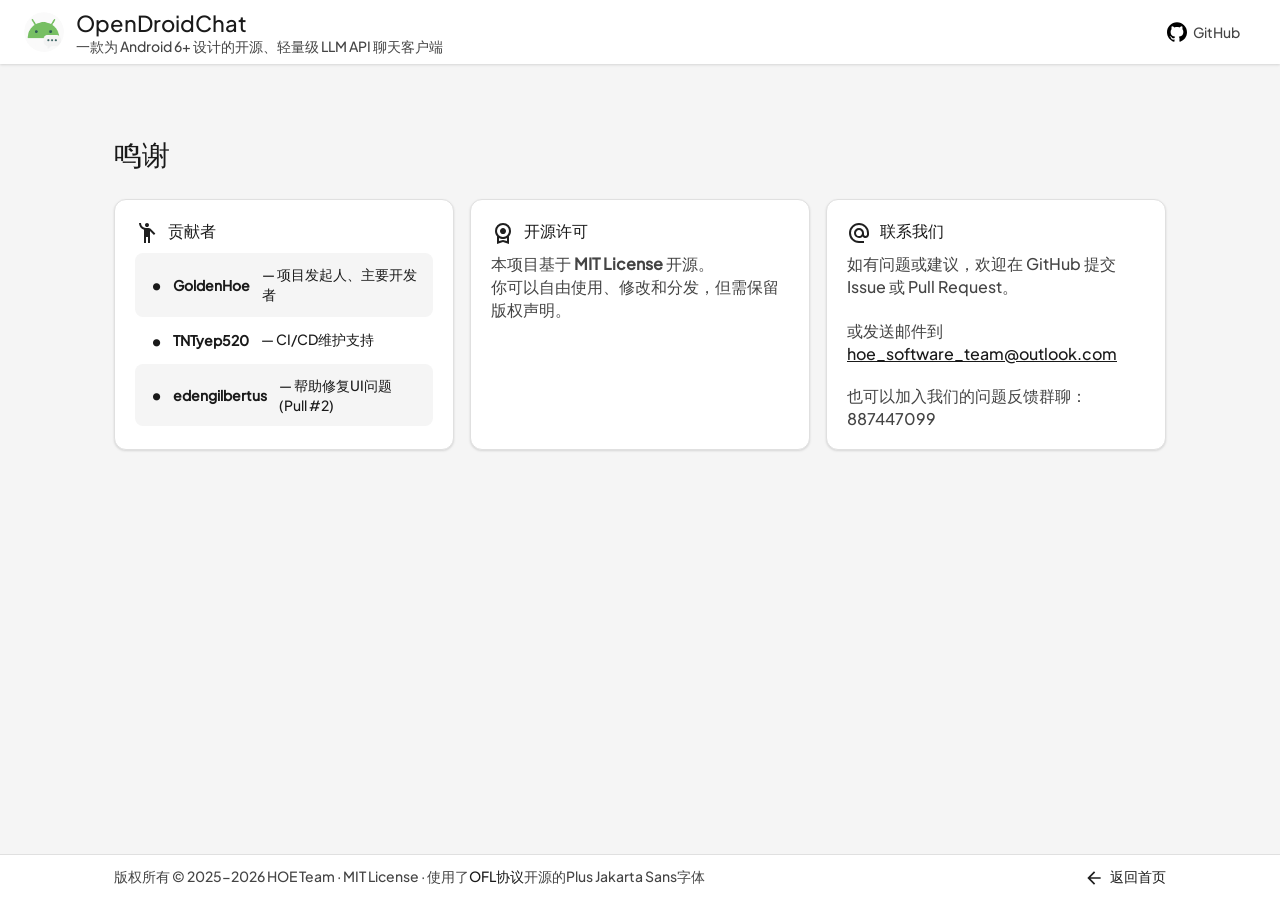
==== webpage/credits.html @ bbbf4629 "[chore] Set up webpage" ====
<!doctype html>
<html lang="zh-CN">
<head>
  <meta charset="utf-8" />
  <meta name="viewport" content="width=device-width,initial-scale=1" />
  <title>鸣谢 · OpenDroidChat</title>
  <link rel="stylesheet" href="css/styles.css">
  <link rel="icon" href="images/logo.png">
</head>
<body>
  <!-- Material Design Top App Bar -->
  <header class="top-app-bar">
    <a class="brand" href="index.html">
      <img src="images/logo.png" alt="logo" class="logo" onerror="this.onerror=null;this.src='assets/logo.svg'">
      <div class="brand-text">
        <h1>OpenDroidChat</h1>
        <p>一款为 Android 6+ 设计的开源、轻量级 LLM API 聊天客户端</p>
      </div>
    </a>
    <a class="github-btn" href="https://github.com/HOE-Team/OpenDroidChat" target="_blank">
      <img src="assets/github.svg" alt="GitHub"> GitHub
    </a>
  </header>

  <main>
    <section class="section">
      <div class="page-container">
        <h2 class="section-title">鸣谢</h2>

        <div class="card-grid">
          <div class="material-card">
            <h4><img src="assets/emoji_people.svg" alt="" style="width:24px;height:24px;vertical-align:middle;margin-right:6px"> 贡献者</h4>
            <ul class="material-list">
              <li><strong>GoldenHoe</strong> — 项目发起人、主要开发者</li>
              <li><strong>TNTyep520</strong> — CI/CD维护支持</li>
              <li><strong>edengilbertus</strong> — 帮助修复UI问题(Pull #2)</li>
            </ul>
          </div>

          <div class="material-card">
            <h4><img src="assets/license.svg" alt="" style="width:24px;height:24px;vertical-align:middle;margin-right:6px"> 开源许可</h4>
            <p style="color:var(--md-sys-color-on-surface-variant);margin:0">本项目基于 <strong>MIT License</strong> 开源。<br>你可以自由使用、修改和分发，但需保留版权声明。</p>
          </div>

          <div class="material-card">
            <h4><img src="assets/alternate_email.svg" alt="" style="width:24px;height:24px;vertical-align:middle;margin-right:6px"> 联系我们</h4>
            <p style="color:var(--md-sys-color-on-surface-variant);margin:0">如有问题或建议，欢迎在 GitHub 提交 Issue 或 Pull Request。</p><br>
            <p style="color:var(--md-sys-color-on-surface-variant);margin:0">或发送邮件到 <a href="mailto:hoe_software_team@outlook.com" style="color:var(--md-sys-color-primary)">hoe_software_team@outlook.com</a></p><br>
            <p style="color:var(--md-sys-color-on-surface-variant);margin:0">也可以加入我们的问题反馈群聊：887447099</p>
          </div>
        </div>
      </div>
    </section>
  </main>

  <!-- Material Design Footer -->
  <footer class="site-footer">
    <div class="container">
      <span>版权所有 © 2025-2026 HOE Team · MIT License · 使用了<a href="https://fonts.google.com/specimen/Plus+Jakarta+Sans/license?preview.script=Latn">OFL协议</a>开源的Plus Jakarta Sans字体</span>
      <a href="index.html"><img src="assets/arrow_back.svg" alt="" style="width:20px;height:20px;vertical-align:middle;margin-right:4px"> 返回首页</a>
    </div>
  </footer>

  <script src="js/main.js"></script>
</body>
</html>
---- webpage/css/styles.css ----
/* Material Design 3 (M3) 主题 - 黑白灰配色 */
:root {
  --md-sys-color-primary: #1a1a1a;
  --md-sys-color-on-primary: #ffffff;
  --md-sys-color-primary-container: #e8e8e8;
  --md-sys-color-on-primary-container: #1a1a1a;
  --md-sys-color-secondary: #444444;
  --md-sys-color-on-secondary: #ffffff;
  --md-sys-color-secondary-container: #e8e8e8;
  --md-sys-color-on-secondary-container: #1a1a1a;
  --md-sys-color-surface: #ffffff;
  --md-sys-color-on-surface: #1a1a1a;
  --md-sys-color-surface-variant: #f5f5f5;
  --md-sys-color-on-surface-variant: #444444;
  --md-sys-color-background: #f5f5f5;
  --md-sys-color-on-background: #1a1a1a;
  --md-sys-color-outline: #cccccc;
  --md-sys-color-outline-variant: #e0e0e0;
  --md-sys-color-shadow: rgba(0,0,0,0.1);
  --md-sys-color-surface-container: #fafafa;
  --md-sys-color-surface-container-high: #f0f0f0;
  --md-elevation-level1: 0 1px 3px rgba(0,0,0,0.08), 0 1px 2px rgba(0,0,0,0.06);
  --md-elevation-level2: 0 4px 6px rgba(0,0,0,0.07), 0 2px 4px rgba(0,0,0,0.06);
  --md-elevation-level3: 0 10px 15px rgba(0,0,0,0.1), 0 4px 6px rgba(0,0,0,0.05);
  --md-sys-typescale-headline-large-size: 32px;
  --md-sys-typescale-headline-medium-size: 28px;
  --md-sys-typescale-title-large-size: 22px;
  --md-sys-typescale-title-medium-size: 16px;
  --md-sys-typescale-body-large-size: 16px;
  --md-sys-typescale-body-medium-size: 14px;
  --md-sys-typescale-label-large-size: 14px;
}

@font-face{
  font-family:"PJS";
  src:url("../fonts/pjs.ttf") format("truetype");
  font-weight:normal;
  font-style:normal;
  font-display:swap;
}
*{box-sizing:border-box}
html,body{height:100%;margin:0}
body{
  display:flex;
  flex-direction:column;
  font-family:"PJS",Inter,system-ui,-apple-system,"Segoe UI",Roboto,"Helvetica Neue",Arial,sans-serif;
  background:var(--md-sys-color-background);
  color:var(--md-sys-color-on-background);
  -webkit-font-smoothing:antialiased;
}
main{flex:1}

/* 页面容器 */
.page-container{
  max-width:1100px;
  margin:0 auto;
  padding:24px;
}

/* 顶部应用栏 - Material Design Top App Bar */
.top-app-bar{
  display:flex;
  align-items:center;
  justify-content:space-between;
  padding:0 24px;
  height:64px;
  min-height:64px;
  background:var(--md-sys-color-surface);
  box-shadow:var(--md-elevation-level1);
  position:sticky;
  top:0;
  z-index:100;
}
.top-app-bar .brand{
  display:flex;
  align-items:center;
  gap:12px;
  text-decoration:none;
  color:inherit;
}
.top-app-bar .logo{
  width:40px;
  height:40px;
  border-radius:50%;
}
.top-app-bar .brand-text{
  display:flex;
  flex-direction:column;
  justify-content:center;
  line-height:1.2;
}
.top-app-bar .brand-text h1{
  margin:0;
  font-size:var(--md-sys-typescale-title-large-size);
  font-weight:500;
  color:var(--md-sys-color-on-surface);
  line-height:1.3;
}
.top-app-bar .brand-text p{
  margin:0;
  font-size:var(--md-sys-typescale-body-medium-size);
  color:var(--md-sys-color-on-surface-variant);
  line-height:1.3;
}

/* 导航 */
.nav-links{
  display:flex;
  gap:4px;
}
.nav-links a{
  text-decoration:none;
  color:var(--md-sys-color-on-surface-variant);
  padding:8px 16px;
  border-radius:100px;
  font-size:var(--md-sys-typescale-label-large-size);
  font-weight:500;
  transition:background 0.2s;
}
.nav-links a:hover{background:var(--md-sys-color-surface-variant)}
.nav-links a.active{
  background:var(--md-sys-color-primary-container);
  color:var(--md-sys-color-on-primary-container);
}

/* GitHub 按钮（替换导航切换按钮） */
.github-btn{
  display:inline-flex;
  align-items:center;
  justify-content:center;
  gap:6px;
  text-decoration:none;
  color:var(--md-sys-color-on-surface-variant);
  padding:8px 16px;
  border-radius:100px;
  font-size:var(--md-sys-typescale-label-large-size);
  font-weight:500;
  transition:background 0.2s;
  white-space:nowrap;
}
.github-btn:hover{background:var(--md-sys-color-surface-variant)}
.github-btn img{width:20px;height:20px}

/* Hero 区域 */
.hero-section{
  padding:64px 0 48px;
}
.hero-grid{
  display:grid;
  grid-template-columns:1fr 360px;
  gap:32px;
  align-items:start;
}
.hero-title{
  font-size:var(--md-sys-typescale-headline-large-size);
  font-weight:400;
  margin:0 0 16px;
  color:var(--md-sys-color-on-background);
}
.hero-subtitle{
  font-size:var(--md-sys-typescale-body-large-size);
  color:var(--md-sys-color-on-surface-variant);
  line-height:1.6;
  margin:0 0 24px;
}
.hero-actions{
  display:flex;
  gap:12px;
  flex-wrap:wrap;
}
.hero-card{
  background:var(--md-sys-color-surface);
  border-radius:16px;
  padding:24px;
  box-shadow:var(--md-elevation-level1);
  border:1px solid var(--md-sys-color-outline-variant);
}
.badge-row{
  display:flex;
  gap:8px;
  flex-wrap:wrap;
}
.badge-row img{height:32px;border-radius:8px}

/* 通用章节 */
.section{padding:48px 0}
.section-title{
  font-size:var(--md-sys-typescale-headline-medium-size);
  font-weight:400;
  margin:0 0 24px;
  color:var(--md-sys-color-on-background);
}
.section-subtitle{
  font-size:var(--md-sys-typescale-title-medium-size);
  font-weight:500;
  margin:24px 0 12px;
  color:var(--md-sys-color-on-surface);
}

/* 卡片网格 */
.card-grid{
  display:grid;
  grid-template-columns:repeat(auto-fit,minmax(280px,1fr));
  gap:16px;
}
.material-card{
  background:var(--md-sys-color-surface);
  border-radius:12px;
  padding:20px;
  box-shadow:var(--md-elevation-level1);
  border:1px solid var(--md-sys-color-outline-variant);
  transition:box-shadow 0.2s;
}
.material-card:hover{box-shadow:var(--md-elevation-level2)}
.material-card h4{
  margin:0 0 8px;
  font-size:var(--md-sys-typescale-title-medium-size);
  font-weight:500;
}

/* 列表样式 */
.material-list{
  list-style:none;
  padding:0;
  margin:0;
}
.material-list li{
  padding:12px 16px;
  border-radius:8px;
  display:flex;
  align-items:center;
  gap:12px;
  font-size:var(--md-sys-typescale-body-medium-size);
  color:var(--md-sys-color-on-surface);
}
.material-list li:nth-child(odd){background:var(--md-sys-color-surface-variant)}
.material-list li::before{
  content:"•";
  color:var(--md-sys-color-primary);
  font-weight:bold;
  font-size:18px;
}

/* 代码块 */
.code-block{
  background:var(--md-sys-color-surface-container);
  border:1px solid var(--md-sys-color-outline-variant);
  border-radius:12px;
  padding:16px;
  overflow:auto;
  font-family:"JetBrains Mono","Fira Code","Consolas",monospace;
  font-size:var(--md-sys-typescale-body-medium-size);
  line-height:1.6;
  color:var(--md-sys-color-on-surface);
}

/* 底部 */
.site-footer{
  position:relative;
  z-index:10;
  background:var(--md-sys-color-surface);
  border-top:1px solid var(--md-sys-color-outline-variant);
  padding:12px 0;
  color:var(--md-sys-color-on-surface-variant);
  font-size:var(--md-sys-typescale-body-medium-size);
}
.site-footer a{
  color:var(--md-sys-color-primary);
  text-decoration:none;
}
.site-footer a:hover{text-decoration:underline}
.site-footer .container{
  max-width:1100px;
  margin:0 auto;
  padding:0 24px;
  display:flex;
  justify-content:space-between;
  align-items:center;
  flex-wrap:wrap;
  gap:8px;
}

/* 响应式 */
@media (max-width:880px){
  .hero-grid{grid-template-columns:1fr}
  .nav-links{
    display:none;
    position:absolute;
    top:64px;
    left:0;
    right:0;
    flex-direction:column;
    background:var(--md-sys-color-surface);
    padding:8px;
    box-shadow:var(--md-elevation-level3);
    border-bottom:1px solid var(--md-sys-color-outline-variant);
  }
  .nav-links.open{display:flex}
  .nav-links a{border-radius:8px;padding:12px 16px}
  .top-app-bar .brand-text p{display:none}
}
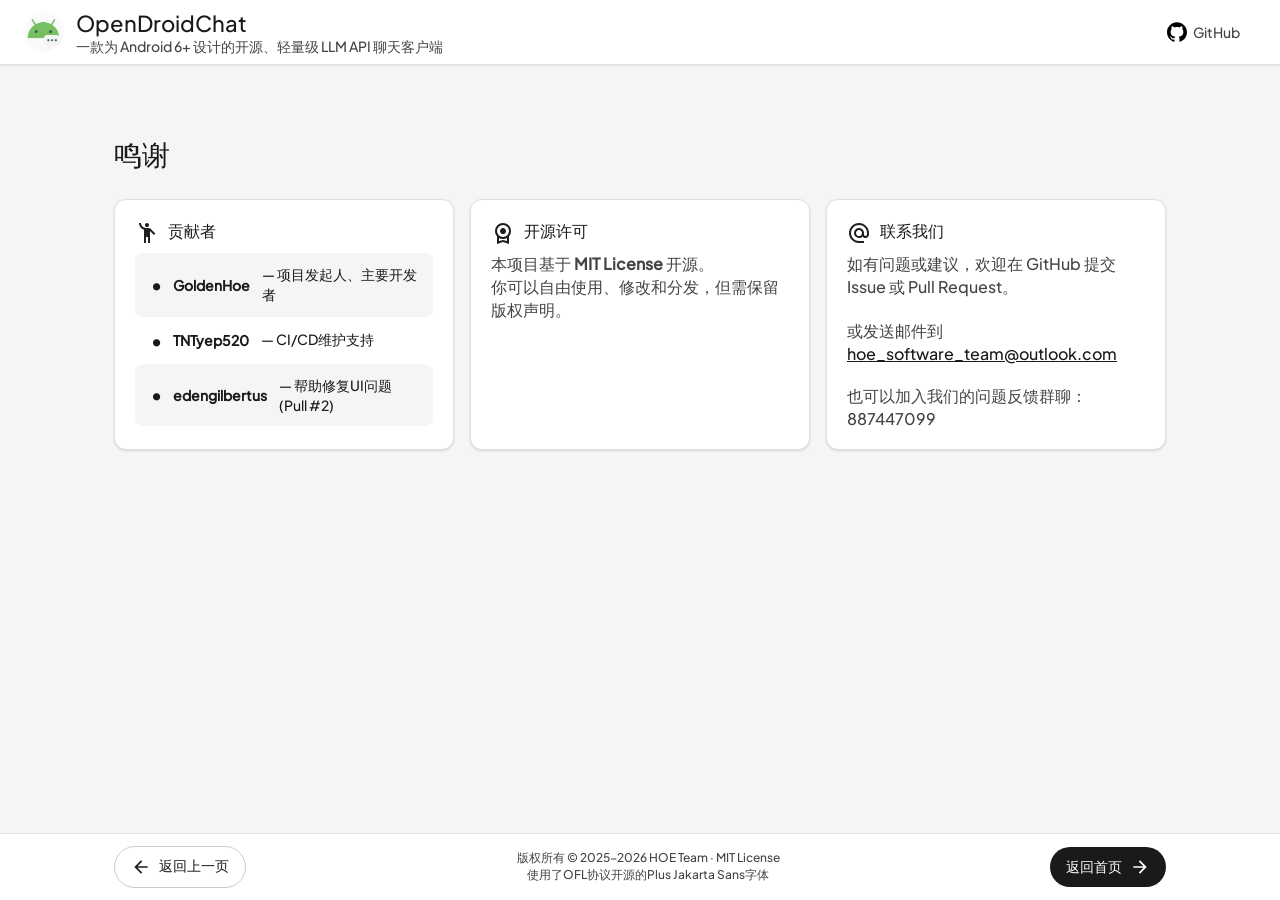
==== commit 907aa9ef: "[webpage] Modified webpage" ====
--- a/webpage/credits.html
+++ b/webpage/credits.html
@@ -55,9 +55,16 @@
 
   <!-- Material Design Footer -->
   <footer class="site-footer">
-    <div class="container">
-      <span>版权所有 © 2025-2026 HOE Team · MIT License · 使用了<a href="https://fonts.google.com/specimen/Plus+Jakarta+Sans/license?preview.script=Latn">OFL协议</a>开源的Plus Jakarta Sans字体</span>
-      <a href="index.html"><img src="assets/arrow_back.svg" alt="" style="width:20px;height:20px;vertical-align:middle;margin-right:4px"> 返回首页</a>
+    <div class="container" style="display:flex;justify-content:space-between;align-items:center;">
+      <button onclick="history.back()" style="display:inline-flex;align-items:center;gap:8px;text-decoration:none;padding:10px 16px;border-radius:100px;background:transparent;color:var(--md-sys-color-primary);border:1px solid var(--md-sys-color-outline);font-weight:500;font-size:14px;cursor:pointer;">
+        <img src="assets/arrow_back.svg" alt="" style="width:20px;height:20px;vertical-align:middle">
+        返回上一页
+      </button>
+      <span style="flex:1;text-align:center;color:var(--md-sys-color-on-surface-variant);font-size:12px;">版权所有 © 2025-2026 HOE Team · MIT License<br>使用了<a href="https://fonts.google.com/specimen/Plus+Jakarta+Sans/license?preview.script=Latn" style="color:inherit;">OFL协议</a>开源的Plus Jakarta Sans字体</span>
+      <a href="index.html" style="display:inline-flex;align-items:center;gap:8px;text-decoration:none;padding:10px 16px;border-radius:100px;background:var(--md-sys-color-primary);color:var(--md-sys-color-on-primary);border:none;font-weight:500;font-size:14px;cursor:pointer;">
+        返回首页
+        <img src="assets/arrow_back.svg" alt="" style="width:20px;height:20px;vertical-align:middle;transform:scaleX(-1);filter:brightness(0) invert(1);">
+      </a>
     </div>
   </footer>
 
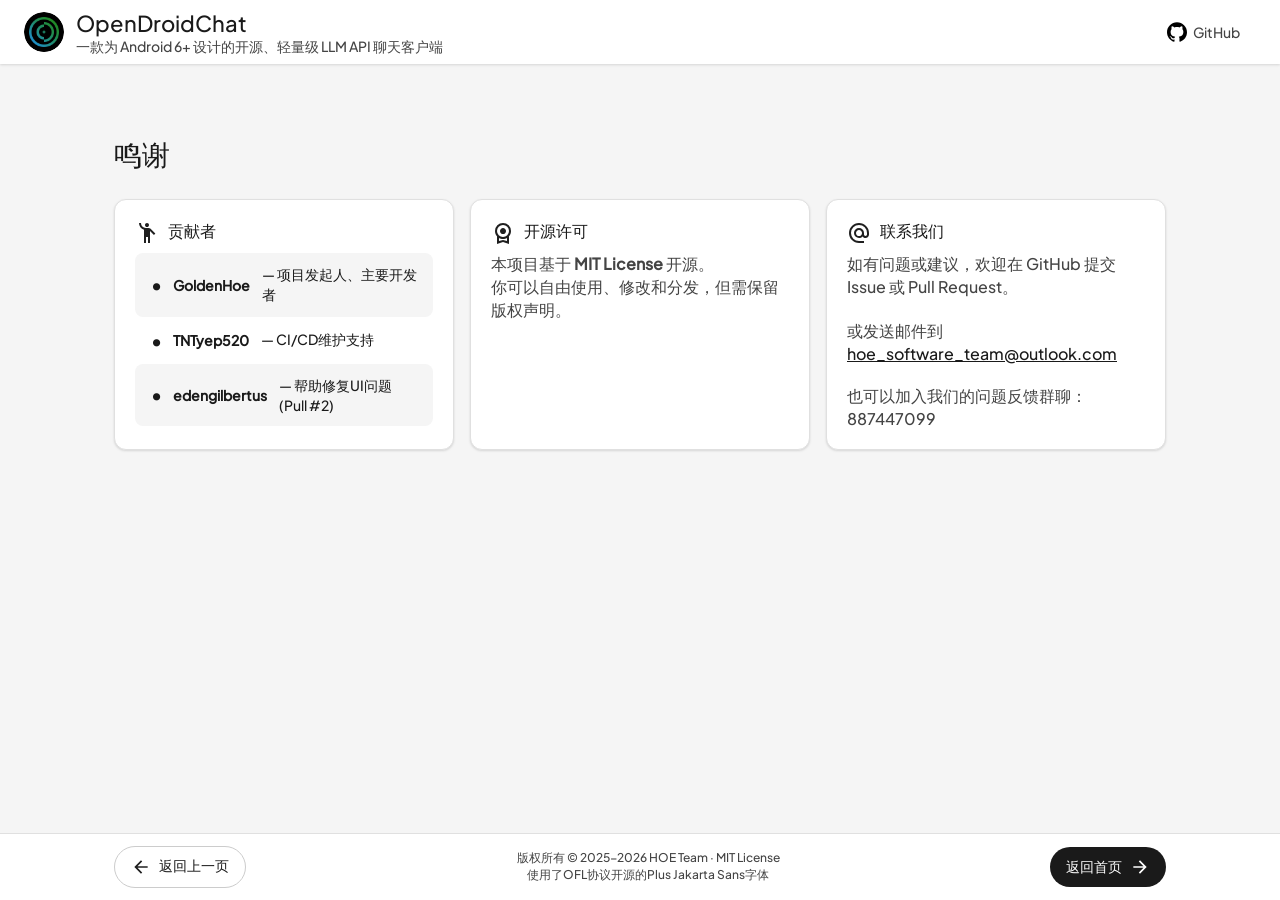
==== commit 7fe2c771: "[refactor] Refactored the page." ====
--- a/webpage/credits.html
+++ b/webpage/credits.html
@@ -1,73 +1,73 @@
-<!doctype html>
-<html lang="zh-CN">
-<head>
-  <meta charset="utf-8" />
-  <meta name="viewport" content="width=device-width,initial-scale=1" />
-  <title>鸣谢 · OpenDroidChat</title>
-  <link rel="stylesheet" href="css/styles.css">
-  <link rel="icon" href="images/logo.png">
-</head>
-<body>
-  <!-- Material Design Top App Bar -->
-  <header class="top-app-bar">
-    <a class="brand" href="index.html">
-      <img src="images/logo.png" alt="logo" class="logo" onerror="this.onerror=null;this.src='assets/logo.svg'">
-      <div class="brand-text">
-        <h1>OpenDroidChat</h1>
-        <p>一款为 Android 6+ 设计的开源、轻量级 LLM API 聊天客户端</p>
-      </div>
-    </a>
-    <a class="github-btn" href="https://github.com/HOE-Team/OpenDroidChat" target="_blank">
-      <img src="assets/github.svg" alt="GitHub"> GitHub
-    </a>
-  </header>
-
-  <main>
-    <section class="section">
-      <div class="page-container">
-        <h2 class="section-title">鸣谢</h2>
-
-        <div class="card-grid">
-          <div class="material-card">
-            <h4><img src="assets/emoji_people.svg" alt="" style="width:24px;height:24px;vertical-align:middle;margin-right:6px"> 贡献者</h4>
-            <ul class="material-list">
-              <li><strong>GoldenHoe</strong> — 项目发起人、主要开发者</li>
-              <li><strong>TNTyep520</strong> — CI/CD维护支持</li>
-              <li><strong>edengilbertus</strong> — 帮助修复UI问题(Pull #2)</li>
-            </ul>
-          </div>
-
-          <div class="material-card">
-            <h4><img src="assets/license.svg" alt="" style="width:24px;height:24px;vertical-align:middle;margin-right:6px"> 开源许可</h4>
-            <p style="color:var(--md-sys-color-on-surface-variant);margin:0">本项目基于 <strong>MIT License</strong> 开源。<br>你可以自由使用、修改和分发，但需保留版权声明。</p>
-          </div>
-
-          <div class="material-card">
-            <h4><img src="assets/alternate_email.svg" alt="" style="width:24px;height:24px;vertical-align:middle;margin-right:6px"> 联系我们</h4>
-            <p style="color:var(--md-sys-color-on-surface-variant);margin:0">如有问题或建议，欢迎在 GitHub 提交 Issue 或 Pull Request。</p><br>
-            <p style="color:var(--md-sys-color-on-surface-variant);margin:0">或发送邮件到 <a href="mailto:hoe_software_team@outlook.com" style="color:var(--md-sys-color-primary)">hoe_software_team@outlook.com</a></p><br>
-            <p style="color:var(--md-sys-color-on-surface-variant);margin:0">也可以加入我们的问题反馈群聊：887447099</p>
-          </div>
-        </div>
-      </div>
-    </section>
-  </main>
-
-  <!-- Material Design Footer -->
-  <footer class="site-footer">
-    <div class="container" style="display:flex;justify-content:space-between;align-items:center;">
-      <button onclick="history.back()" style="display:inline-flex;align-items:center;gap:8px;text-decoration:none;padding:10px 16px;border-radius:100px;background:transparent;color:var(--md-sys-color-primary);border:1px solid var(--md-sys-color-outline);font-weight:500;font-size:14px;cursor:pointer;">
-        <img src="assets/arrow_back.svg" alt="" style="width:20px;height:20px;vertical-align:middle">
-        返回上一页
-      </button>
-      <span style="flex:1;text-align:center;color:var(--md-sys-color-on-surface-variant);font-size:12px;">版权所有 © 2025-2026 HOE Team · MIT License<br>使用了<a href="https://fonts.google.com/specimen/Plus+Jakarta+Sans/license?preview.script=Latn" style="color:inherit;">OFL协议</a>开源的Plus Jakarta Sans字体</span>
-      <a href="index.html" style="display:inline-flex;align-items:center;gap:8px;text-decoration:none;padding:10px 16px;border-radius:100px;background:var(--md-sys-color-primary);color:var(--md-sys-color-on-primary);border:none;font-weight:500;font-size:14px;cursor:pointer;">
-        返回首页
-        <img src="assets/arrow_back.svg" alt="" style="width:20px;height:20px;vertical-align:middle;transform:scaleX(-1);filter:brightness(0) invert(1);">
-      </a>
-    </div>
-  </footer>
-
-  <script src="js/main.js"></script>
-</body>
-</html>
+<!doctype html>
+<html lang="zh-CN">
+<head>
+  <meta charset="utf-8" />
+  <meta name="viewport" content="width=device-width,initial-scale=1" />
+  <title>鸣谢 · OpenDroidChat</title>
+  <link rel="stylesheet" href="css/styles.css">
+  <link rel="icon" href="images/logo.png">
+</head>
+<body>
+  <!-- Material Design Top App Bar -->
+  <header class="top-app-bar">
+    <a class="brand" href="index.html">
+      <img src="images/logo.png" alt="logo" class="logo" onerror="this.onerror=null;this.src='assets/logo.svg'">
+      <div class="brand-text">
+        <h1>OpenDroidChat</h1>
+        <p>一款为 Android 6+ 设计的开源、轻量级 LLM API 聊天客户端</p>
+      </div>
+    </a>
+    <a class="github-btn" href="https://github.com/HOE-Team/OpenDroidChat" target="_blank">
+      <img src="assets/github.svg" alt="GitHub"> GitHub
+    </a>
+  </header>
+
+  <main>
+    <section class="section">
+      <div class="page-container">
+        <h2 class="section-title">鸣谢</h2>
+
+        <div class="card-grid">
+          <div class="material-card">
+            <h4><img src="assets/emoji_people.svg" alt="" style="width:24px;height:24px;vertical-align:middle;margin-right:6px"> 贡献者</h4>
+            <ul class="material-list">
+              <li><strong>GoldenHoe</strong> — 项目发起人、主要开发者</li>
+              <li><strong>TNTyep520</strong> — CI/CD维护支持</li>
+              <li><strong>edengilbertus</strong> — 帮助修复UI问题(Pull #2)</li>
+            </ul>
+          </div>
+
+          <div class="material-card">
+            <h4><img src="assets/license.svg" alt="" style="width:24px;height:24px;vertical-align:middle;margin-right:6px"> 开源许可</h4>
+            <p style="color:var(--md-sys-color-on-surface-variant);margin:0">本项目基于 <strong>MIT License</strong> 开源。<br>你可以自由使用、修改和分发，但需保留版权声明。</p>
+          </div>
+
+          <div class="material-card">
+            <h4><img src="assets/alternate_email.svg" alt="" style="width:24px;height:24px;vertical-align:middle;margin-right:6px"> 联系我们</h4>
+            <p style="color:var(--md-sys-color-on-surface-variant);margin:0">如有问题或建议，欢迎在 GitHub 提交 Issue 或 Pull Request。</p><br>
+            <p style="color:var(--md-sys-color-on-surface-variant);margin:0">或发送邮件到 <a href="mailto:hoe_software_team@outlook.com" style="color:var(--md-sys-color-primary)">hoe_software_team@outlook.com</a></p><br>
+            <p style="color:var(--md-sys-color-on-surface-variant);margin:0">也可以加入我们的问题反馈群聊：887447099</p>
+          </div>
+        </div>
+      </div>
+    </section>
+  </main>
+
+  <!-- Material Design Footer -->
+  <footer class="site-footer">
+    <div class="container" style="display:flex;justify-content:space-between;align-items:center;">
+      <button onclick="history.back()" style="display:inline-flex;align-items:center;gap:8px;text-decoration:none;padding:10px 16px;border-radius:100px;background:transparent;color:var(--md-sys-color-primary);border:1px solid var(--md-sys-color-outline);font-weight:500;font-size:14px;cursor:pointer;">
+        <img src="assets/arrow_back.svg" alt="" style="width:20px;height:20px;vertical-align:middle">
+        返回上一页
+      </button>
+      <span style="flex:1;text-align:center;color:var(--md-sys-color-on-surface-variant);font-size:12px;">版权所有 © 2025-2026 HOE Team · MIT License<br>使用了<a href="https://fonts.google.com/specimen/Plus+Jakarta+Sans/license?preview.script=Latn" style="color:inherit;">OFL协议</a>开源的Plus Jakarta Sans字体</span>
+      <a href="index.html" style="display:inline-flex;align-items:center;gap:8px;text-decoration:none;padding:10px 16px;border-radius:100px;background:var(--md-sys-color-primary);color:var(--md-sys-color-on-primary);border:none;font-weight:500;font-size:14px;cursor:pointer;">
+        返回首页
+        <img src="assets/arrow_back.svg" alt="" style="width:20px;height:20px;vertical-align:middle;transform:scaleX(-1);filter:brightness(0) invert(1);">
+      </a>
+    </div>
+  </footer>
+
+  <script src="js/main.js"></script>
+</body>
+</html>
--- a/webpage/css/styles.css
+++ b/webpage/css/styles.css
@@ -1,301 +1,301 @@
-/* Material Design 3 (M3) 主题 - 黑白灰配色 */
-:root {
-  --md-sys-color-primary: #1a1a1a;
-  --md-sys-color-on-primary: #ffffff;
-  --md-sys-color-primary-container: #e8e8e8;
-  --md-sys-color-on-primary-container: #1a1a1a;
-  --md-sys-color-secondary: #444444;
-  --md-sys-color-on-secondary: #ffffff;
-  --md-sys-color-secondary-container: #e8e8e8;
-  --md-sys-color-on-secondary-container: #1a1a1a;
-  --md-sys-color-surface: #ffffff;
-  --md-sys-color-on-surface: #1a1a1a;
-  --md-sys-color-surface-variant: #f5f5f5;
-  --md-sys-color-on-surface-variant: #444444;
-  --md-sys-color-background: #f5f5f5;
-  --md-sys-color-on-background: #1a1a1a;
-  --md-sys-color-outline: #cccccc;
-  --md-sys-color-outline-variant: #e0e0e0;
-  --md-sys-color-shadow: rgba(0,0,0,0.1);
-  --md-sys-color-surface-container: #fafafa;
-  --md-sys-color-surface-container-high: #f0f0f0;
-  --md-elevation-level1: 0 1px 3px rgba(0,0,0,0.08), 0 1px 2px rgba(0,0,0,0.06);
-  --md-elevation-level2: 0 4px 6px rgba(0,0,0,0.07), 0 2px 4px rgba(0,0,0,0.06);
-  --md-elevation-level3: 0 10px 15px rgba(0,0,0,0.1), 0 4px 6px rgba(0,0,0,0.05);
-  --md-sys-typescale-headline-large-size: 32px;
-  --md-sys-typescale-headline-medium-size: 28px;
-  --md-sys-typescale-title-large-size: 22px;
-  --md-sys-typescale-title-medium-size: 16px;
-  --md-sys-typescale-body-large-size: 16px;
-  --md-sys-typescale-body-medium-size: 14px;
-  --md-sys-typescale-label-large-size: 14px;
-}
-
-@font-face{
-  font-family:"PJS";
-  src:url("../fonts/pjs.ttf") format("truetype");
-  font-weight:normal;
-  font-style:normal;
-  font-display:swap;
-}
-*{box-sizing:border-box}
-html,body{height:100%;margin:0}
-body{
-  display:flex;
-  flex-direction:column;
-  font-family:"PJS",Inter,system-ui,-apple-system,"Segoe UI",Roboto,"Helvetica Neue",Arial,sans-serif;
-  background:var(--md-sys-color-background);
-  color:var(--md-sys-color-on-background);
-  -webkit-font-smoothing:antialiased;
-}
-main{flex:1}
-
-/* 页面容器 */
-.page-container{
-  max-width:1100px;
-  margin:0 auto;
-  padding:24px;
-}
-
-/* 顶部应用栏 - Material Design Top App Bar */
-.top-app-bar{
-  display:flex;
-  align-items:center;
-  justify-content:space-between;
-  padding:0 24px;
-  height:64px;
-  min-height:64px;
-  background:var(--md-sys-color-surface);
-  box-shadow:var(--md-elevation-level1);
-  position:sticky;
-  top:0;
-  z-index:100;
-}
-.top-app-bar .brand{
-  display:flex;
-  align-items:center;
-  gap:12px;
-  text-decoration:none;
-  color:inherit;
-}
-.top-app-bar .logo{
-  width:40px;
-  height:40px;
-  border-radius:50%;
-}
-.top-app-bar .brand-text{
-  display:flex;
-  flex-direction:column;
-  justify-content:center;
-  line-height:1.2;
-}
-.top-app-bar .brand-text h1{
-  margin:0;
-  font-size:var(--md-sys-typescale-title-large-size);
-  font-weight:500;
-  color:var(--md-sys-color-on-surface);
-  line-height:1.3;
-}
-.top-app-bar .brand-text p{
-  margin:0;
-  font-size:var(--md-sys-typescale-body-medium-size);
-  color:var(--md-sys-color-on-surface-variant);
-  line-height:1.3;
-}
-
-/* 导航 */
-.nav-links{
-  display:flex;
-  gap:4px;
-}
-.nav-links a{
-  text-decoration:none;
-  color:var(--md-sys-color-on-surface-variant);
-  padding:8px 16px;
-  border-radius:100px;
-  font-size:var(--md-sys-typescale-label-large-size);
-  font-weight:500;
-  transition:background 0.2s;
-}
-.nav-links a:hover{background:var(--md-sys-color-surface-variant)}
-.nav-links a.active{
-  background:var(--md-sys-color-primary-container);
-  color:var(--md-sys-color-on-primary-container);
-}
-
-/* GitHub 按钮（替换导航切换按钮） */
-.github-btn{
-  display:inline-flex;
-  align-items:center;
-  justify-content:center;
-  gap:6px;
-  text-decoration:none;
-  color:var(--md-sys-color-on-surface-variant);
-  padding:8px 16px;
-  border-radius:100px;
-  font-size:var(--md-sys-typescale-label-large-size);
-  font-weight:500;
-  transition:background 0.2s;
-  white-space:nowrap;
-}
-.github-btn:hover{background:var(--md-sys-color-surface-variant)}
-.github-btn img{width:20px;height:20px}
-
-/* Hero 区域 */
-.hero-section{
-  padding:64px 0 48px;
-}
-.hero-grid{
-  display:grid;
-  grid-template-columns:1fr 360px;
-  gap:32px;
-  align-items:start;
-}
-.hero-title{
-  font-size:var(--md-sys-typescale-headline-large-size);
-  font-weight:400;
-  margin:0 0 16px;
-  color:var(--md-sys-color-on-background);
-}
-.hero-subtitle{
-  font-size:var(--md-sys-typescale-body-large-size);
-  color:var(--md-sys-color-on-surface-variant);
-  line-height:1.6;
-  margin:0 0 24px;
-}
-.hero-actions{
-  display:flex;
-  gap:12px;
-  flex-wrap:wrap;
-}
-.hero-card{
-  background:var(--md-sys-color-surface);
-  border-radius:16px;
-  padding:24px;
-  box-shadow:var(--md-elevation-level1);
-  border:1px solid var(--md-sys-color-outline-variant);
-}
-.badge-row{
-  display:flex;
-  gap:8px;
-  flex-wrap:wrap;
-}
-.badge-row img{height:32px;border-radius:8px}
-
-/* 通用章节 */
-.section{padding:48px 0}
-.section-title{
-  font-size:var(--md-sys-typescale-headline-medium-size);
-  font-weight:400;
-  margin:0 0 24px;
-  color:var(--md-sys-color-on-background);
-}
-.section-subtitle{
-  font-size:var(--md-sys-typescale-title-medium-size);
-  font-weight:500;
-  margin:24px 0 12px;
-  color:var(--md-sys-color-on-surface);
-}
-
-/* 卡片网格 */
-.card-grid{
-  display:grid;
-  grid-template-columns:repeat(auto-fit,minmax(280px,1fr));
-  gap:16px;
-}
-.material-card{
-  background:var(--md-sys-color-surface);
-  border-radius:12px;
-  padding:20px;
-  box-shadow:var(--md-elevation-level1);
-  border:1px solid var(--md-sys-color-outline-variant);
-  transition:box-shadow 0.2s;
-}
-.material-card:hover{box-shadow:var(--md-elevation-level2)}
-.material-card h4{
-  margin:0 0 8px;
-  font-size:var(--md-sys-typescale-title-medium-size);
-  font-weight:500;
-}
-
-/* 列表样式 */
-.material-list{
-  list-style:none;
-  padding:0;
-  margin:0;
-}
-.material-list li{
-  padding:12px 16px;
-  border-radius:8px;
-  display:flex;
-  align-items:center;
-  gap:12px;
-  font-size:var(--md-sys-typescale-body-medium-size);
-  color:var(--md-sys-color-on-surface);
-}
-.material-list li:nth-child(odd){background:var(--md-sys-color-surface-variant)}
-.material-list li::before{
-  content:"•";
-  color:var(--md-sys-color-primary);
-  font-weight:bold;
-  font-size:18px;
-}
-
-/* 代码块 */
-.code-block{
-  background:var(--md-sys-color-surface-container);
-  border:1px solid var(--md-sys-color-outline-variant);
-  border-radius:12px;
-  padding:16px;
-  overflow:auto;
-  font-family:"JetBrains Mono","Fira Code","Consolas",monospace;
-  font-size:var(--md-sys-typescale-body-medium-size);
-  line-height:1.6;
-  color:var(--md-sys-color-on-surface);
-}
-
-/* 底部 */
-.site-footer{
-  position:relative;
-  z-index:10;
-  background:var(--md-sys-color-surface);
-  border-top:1px solid var(--md-sys-color-outline-variant);
-  padding:12px 0;
-  color:var(--md-sys-color-on-surface-variant);
-  font-size:var(--md-sys-typescale-body-medium-size);
-}
-.site-footer a{
-  color:var(--md-sys-color-primary);
-  text-decoration:none;
-}
-.site-footer a:hover{text-decoration:underline}
-.site-footer .container{
-  max-width:1100px;
-  margin:0 auto;
-  padding:0 24px;
-  display:flex;
-  justify-content:space-between;
-  align-items:center;
-  flex-wrap:wrap;
-  gap:8px;
-}
-
-/* 响应式 */
-@media (max-width:880px){
-  .hero-grid{grid-template-columns:1fr}
-  .nav-links{
-    display:none;
-    position:absolute;
-    top:64px;
-    left:0;
-    right:0;
-    flex-direction:column;
-    background:var(--md-sys-color-surface);
-    padding:8px;
-    box-shadow:var(--md-elevation-level3);
-    border-bottom:1px solid var(--md-sys-color-outline-variant);
-  }
-  .nav-links.open{display:flex}
-  .nav-links a{border-radius:8px;padding:12px 16px}
-  .top-app-bar .brand-text p{display:none}
-}
+/* Material Design 3 (M3) 主题 - 黑白灰配色 */
+:root {
+  --md-sys-color-primary: #1a1a1a;
+  --md-sys-color-on-primary: #ffffff;
+  --md-sys-color-primary-container: #e8e8e8;
+  --md-sys-color-on-primary-container: #1a1a1a;
+  --md-sys-color-secondary: #444444;
+  --md-sys-color-on-secondary: #ffffff;
+  --md-sys-color-secondary-container: #e8e8e8;
+  --md-sys-color-on-secondary-container: #1a1a1a;
+  --md-sys-color-surface: #ffffff;
+  --md-sys-color-on-surface: #1a1a1a;
+  --md-sys-color-surface-variant: #f5f5f5;
+  --md-sys-color-on-surface-variant: #444444;
+  --md-sys-color-background: #f5f5f5;
+  --md-sys-color-on-background: #1a1a1a;
+  --md-sys-color-outline: #cccccc;
+  --md-sys-color-outline-variant: #e0e0e0;
+  --md-sys-color-shadow: rgba(0,0,0,0.1);
+  --md-sys-color-surface-container: #fafafa;
+  --md-sys-color-surface-container-high: #f0f0f0;
+  --md-elevation-level1: 0 1px 3px rgba(0,0,0,0.08), 0 1px 2px rgba(0,0,0,0.06);
+  --md-elevation-level2: 0 4px 6px rgba(0,0,0,0.07), 0 2px 4px rgba(0,0,0,0.06);
+  --md-elevation-level3: 0 10px 15px rgba(0,0,0,0.1), 0 4px 6px rgba(0,0,0,0.05);
+  --md-sys-typescale-headline-large-size: 32px;
+  --md-sys-typescale-headline-medium-size: 28px;
+  --md-sys-typescale-title-large-size: 22px;
+  --md-sys-typescale-title-medium-size: 16px;
+  --md-sys-typescale-body-large-size: 16px;
+  --md-sys-typescale-body-medium-size: 14px;
+  --md-sys-typescale-label-large-size: 14px;
+}
+
+@font-face{
+  font-family:"PJS";
+  src:url("../fonts/pjs.ttf") format("truetype");
+  font-weight:normal;
+  font-style:normal;
+  font-display:swap;
+}
+*{box-sizing:border-box}
+html,body{height:100%;margin:0}
+body{
+  display:flex;
+  flex-direction:column;
+  font-family:"PJS",Inter,system-ui,-apple-system,"Segoe UI",Roboto,"Helvetica Neue",Arial,sans-serif;
+  background:var(--md-sys-color-background);
+  color:var(--md-sys-color-on-background);
+  -webkit-font-smoothing:antialiased;
+}
+main{flex:1}
+
+/* 页面容器 */
+.page-container{
+  max-width:1100px;
+  margin:0 auto;
+  padding:24px;
+}
+
+/* 顶部应用栏 - Material Design Top App Bar */
+.top-app-bar{
+  display:flex;
+  align-items:center;
+  justify-content:space-between;
+  padding:0 24px;
+  height:64px;
+  min-height:64px;
+  background:var(--md-sys-color-surface);
+  box-shadow:var(--md-elevation-level1);
+  position:sticky;
+  top:0;
+  z-index:100;
+}
+.top-app-bar .brand{
+  display:flex;
+  align-items:center;
+  gap:12px;
+  text-decoration:none;
+  color:inherit;
+}
+.top-app-bar .logo{
+  width:40px;
+  height:40px;
+  border-radius:50%;
+}
+.top-app-bar .brand-text{
+  display:flex;
+  flex-direction:column;
+  justify-content:center;
+  line-height:1.2;
+}
+.top-app-bar .brand-text h1{
+  margin:0;
+  font-size:var(--md-sys-typescale-title-large-size);
+  font-weight:500;
+  color:var(--md-sys-color-on-surface);
+  line-height:1.3;
+}
+.top-app-bar .brand-text p{
+  margin:0;
+  font-size:var(--md-sys-typescale-body-medium-size);
+  color:var(--md-sys-color-on-surface-variant);
+  line-height:1.3;
+}
+
+/* 导航 */
+.nav-links{
+  display:flex;
+  gap:4px;
+}
+.nav-links a{
+  text-decoration:none;
+  color:var(--md-sys-color-on-surface-variant);
+  padding:8px 16px;
+  border-radius:100px;
+  font-size:var(--md-sys-typescale-label-large-size);
+  font-weight:500;
+  transition:background 0.2s;
+}
+.nav-links a:hover{background:var(--md-sys-color-surface-variant)}
+.nav-links a.active{
+  background:var(--md-sys-color-primary-container);
+  color:var(--md-sys-color-on-primary-container);
+}
+
+/* GitHub 按钮（替换导航切换按钮） */
+.github-btn{
+  display:inline-flex;
+  align-items:center;
+  justify-content:center;
+  gap:6px;
+  text-decoration:none;
+  color:var(--md-sys-color-on-surface-variant);
+  padding:8px 16px;
+  border-radius:100px;
+  font-size:var(--md-sys-typescale-label-large-size);
+  font-weight:500;
+  transition:background 0.2s;
+  white-space:nowrap;
+}
+.github-btn:hover{background:var(--md-sys-color-surface-variant)}
+.github-btn img{width:20px;height:20px}
+
+/* Hero 区域 */
+.hero-section{
+  padding:64px 0 48px;
+}
+.hero-grid{
+  display:grid;
+  grid-template-columns:1fr 360px;
+  gap:32px;
+  align-items:start;
+}
+.hero-title{
+  font-size:var(--md-sys-typescale-headline-large-size);
+  font-weight:400;
+  margin:0 0 16px;
+  color:var(--md-sys-color-on-background);
+}
+.hero-subtitle{
+  font-size:var(--md-sys-typescale-body-large-size);
+  color:var(--md-sys-color-on-surface-variant);
+  line-height:1.6;
+  margin:0 0 24px;
+}
+.hero-actions{
+  display:flex;
+  gap:12px;
+  flex-wrap:wrap;
+}
+.hero-card{
+  background:var(--md-sys-color-surface);
+  border-radius:16px;
+  padding:24px;
+  box-shadow:var(--md-elevation-level1);
+  border:1px solid var(--md-sys-color-outline-variant);
+}
+.badge-row{
+  display:flex;
+  gap:8px;
+  flex-wrap:wrap;
+}
+.badge-row img{height:32px;border-radius:8px}
+
+/* 通用章节 */
+.section{padding:48px 0}
+.section-title{
+  font-size:var(--md-sys-typescale-headline-medium-size);
+  font-weight:400;
+  margin:0 0 24px;
+  color:var(--md-sys-color-on-background);
+}
+.section-subtitle{
+  font-size:var(--md-sys-typescale-title-medium-size);
+  font-weight:500;
+  margin:24px 0 12px;
+  color:var(--md-sys-color-on-surface);
+}
+
+/* 卡片网格 */
+.card-grid{
+  display:grid;
+  grid-template-columns:repeat(auto-fit,minmax(280px,1fr));
+  gap:16px;
+}
+.material-card{
+  background:var(--md-sys-color-surface);
+  border-radius:12px;
+  padding:20px;
+  box-shadow:var(--md-elevation-level1);
+  border:1px solid var(--md-sys-color-outline-variant);
+  transition:box-shadow 0.2s;
+}
+.material-card:hover{box-shadow:var(--md-elevation-level2)}
+.material-card h4{
+  margin:0 0 8px;
+  font-size:var(--md-sys-typescale-title-medium-size);
+  font-weight:500;
+}
+
+/* 列表样式 */
+.material-list{
+  list-style:none;
+  padding:0;
+  margin:0;
+}
+.material-list li{
+  padding:12px 16px;
+  border-radius:8px;
+  display:flex;
+  align-items:center;
+  gap:12px;
+  font-size:var(--md-sys-typescale-body-medium-size);
+  color:var(--md-sys-color-on-surface);
+}
+.material-list li:nth-child(odd){background:var(--md-sys-color-surface-variant)}
+.material-list li::before{
+  content:"•";
+  color:var(--md-sys-color-primary);
+  font-weight:bold;
+  font-size:18px;
+}
+
+/* 代码块 */
+.code-block{
+  background:var(--md-sys-color-surface-container);
+  border:1px solid var(--md-sys-color-outline-variant);
+  border-radius:12px;
+  padding:16px;
+  overflow:auto;
+  font-family:"JetBrains Mono","Fira Code","Consolas",monospace;
+  font-size:var(--md-sys-typescale-body-medium-size);
+  line-height:1.6;
+  color:var(--md-sys-color-on-surface);
+}
+
+/* 底部 */
+.site-footer{
+  position:relative;
+  z-index:10;
+  background:var(--md-sys-color-surface);
+  border-top:1px solid var(--md-sys-color-outline-variant);
+  padding:12px 0;
+  color:var(--md-sys-color-on-surface-variant);
+  font-size:var(--md-sys-typescale-body-medium-size);
+}
+.site-footer a{
+  color:var(--md-sys-color-primary);
+  text-decoration:none;
+}
+.site-footer a:hover{text-decoration:underline}
+.site-footer .container{
+  max-width:1100px;
+  margin:0 auto;
+  padding:0 24px;
+  display:flex;
+  justify-content:space-between;
+  align-items:center;
+  flex-wrap:wrap;
+  gap:8px;
+}
+
+/* 响应式 */
+@media (max-width:880px){
+  .hero-grid{grid-template-columns:1fr}
+  .nav-links{
+    display:none;
+    position:absolute;
+    top:64px;
+    left:0;
+    right:0;
+    flex-direction:column;
+    background:var(--md-sys-color-surface);
+    padding:8px;
+    box-shadow:var(--md-elevation-level3);
+    border-bottom:1px solid var(--md-sys-color-outline-variant);
+  }
+  .nav-links.open{display:flex}
+  .nav-links a{border-radius:8px;padding:12px 16px}
+  .top-app-bar .brand-text p{display:none}
+}
